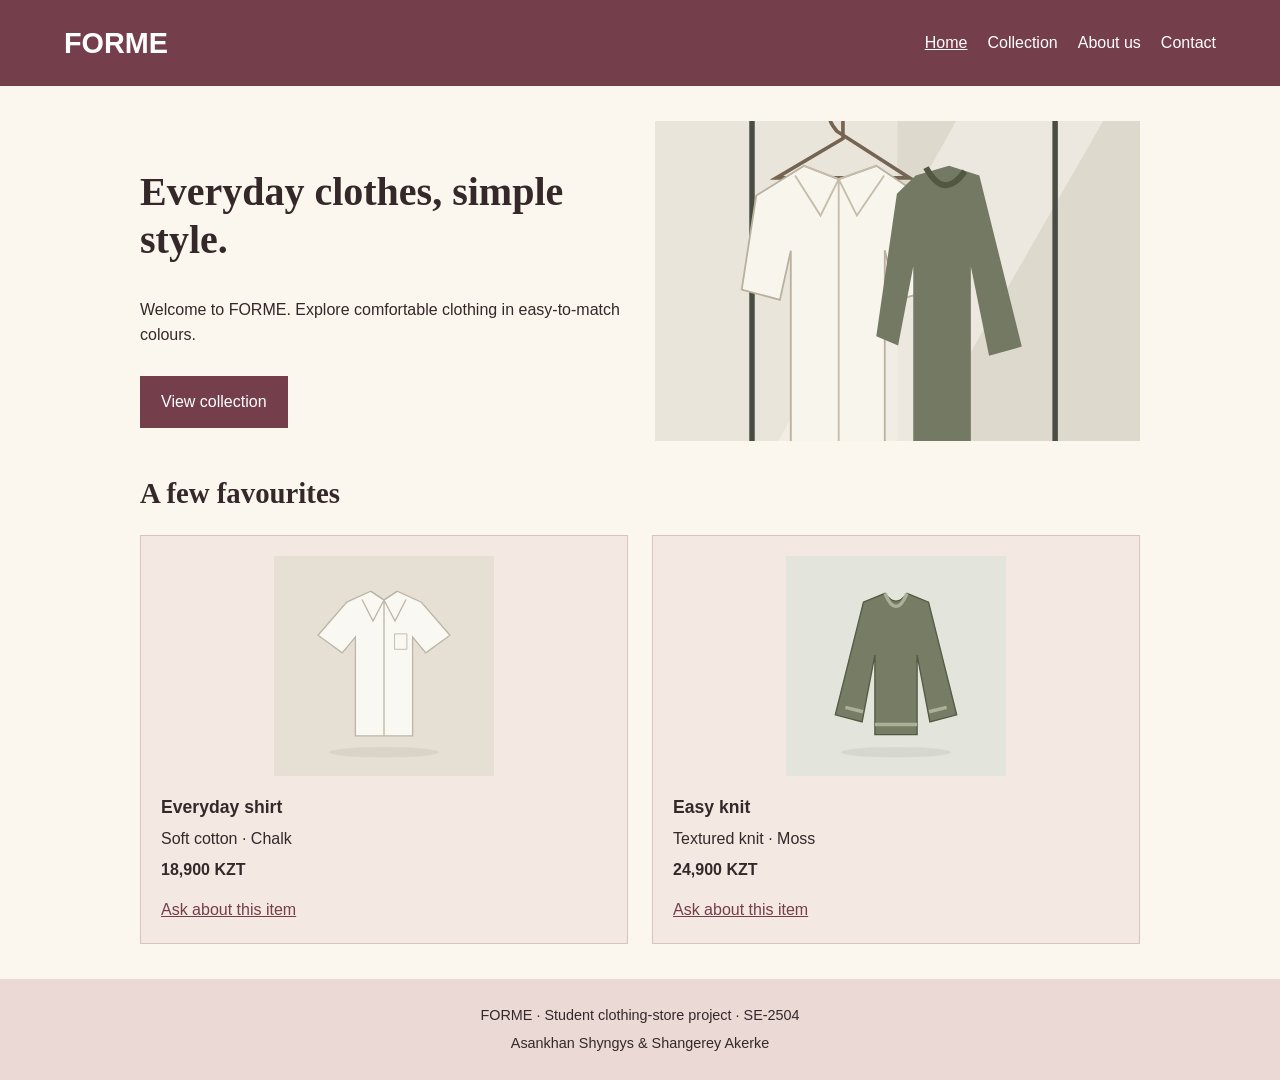
==== index.html @ 9a6d56ad "first commit" ====
<!DOCTYPE html>
<html lang="en">
<head>
  <!-- Assignment 1 | Page: Asankhan Shyngys | Team: Asankhan Shyngys and Shangerey Akerke -->
  <meta charset="UTF-8">
  <meta name="viewport" content="width=device-width, initial-scale=1.0">
  <title>Home | FORME</title>
  <link rel="stylesheet" href="css/style.css">
</head>
<body>
  <a class="skip-link" href="#main">Skip to content</a>
  <header id="main-header">
    <a class="logo" href="index.html">FORME</a>
    <nav aria-label="Main navigation">
      <a href="index.html" aria-current="page">Home</a>
      <a href="collection.html">Collection</a>
      <a href="about.html">About us</a>
      <a href="contact.html">Contact</a>
    </nav>
  </header>
  <main id="main">
    <section class="intro">
      <div>
        <h1>Everyday clothes, simple style.</h1>
        <p>Welcome to FORME. Explore comfortable clothing in easy-to-match colours.</p>
        <a class="button" href="collection.html">View collection</a>
      </div>
      <img src="images/studio.svg" alt="Clothing rail with a cream shirt and green sweater" width="800" height="900">
    </section>
    <section>
      <h2>A few favourites</h2>
      <div class="products">
      <article class="card">
        <img src="images/shirt.svg" alt="Everyday shirt in chalk" width="500" height="500">
        <h3>Everyday shirt</h3>
        <p>Soft cotton · Chalk</p>
        <p class="price">18,900 KZT</p>
        <a href="contact.html">Ask about this item</a>
      </article>
      <article class="card">
        <img src="images/knit.svg" alt="Easy knit in moss" width="500" height="500">
        <h3>Easy knit</h3>
        <p>Textured knit · Moss</p>
        <p class="price">24,900 KZT</p>
        <a href="contact.html">Ask about this item</a>
      </article>
      </div>
    </section>
  </main>
  <footer>
    <p>FORME · Student clothing-store project · SE-2504</p>
    <p>Asankhan Shyngys &amp; Shangerey Akerke</p>
  </footer>

</body>
</html>
---- css/style.css ----
/* Shared colours and basic reset (element selectors). */
* { box-sizing: border-box; }
body {
  margin: 0;
  font-family: Arial, sans-serif;
  font-size: 16px;
  line-height: 1.6;
  color: #34282a;
  background: #fbf6ee;
}
h1, h2 { font-family: Georgia, serif; line-height: 1.2; }
h1 { font-size: 2.5rem; }
h2 { font-size: 1.8rem; }
h3 { font-size: 1.1rem; }
a { color: #743e4b; text-decoration: none; }
a:hover { text-decoration: underline; }
img { max-width: 100%; height: auto; display: block; }

/* ID selector: the shared header. */
#main-header {
  background: #743e4b;
  color: white;
  padding: 20px 5%;
  display: flex;
  justify-content: space-between;
  align-items: center;
  gap: 20px;
}
.logo { color: white; font-size: 1.8rem; font-weight: bold; }
nav { display: flex; flex-wrap: wrap; gap: 20px; }
/* Descendant selector: links inside navigation. */
nav a { color: white; padding: 6px 0; }
nav a:hover, nav a[aria-current="page"] { text-decoration: underline; }
main { width: 90%; max-width: 1000px; margin: 35px auto; }
section { margin-bottom: 35px; }

/* Class selectors: reusable layouts and cards. */
.intro, .team, .contact-layout {
  display: grid;
  grid-template-columns: 1fr 1fr;
  gap: 30px;
  align-items: start;
}
.intro { align-items: center; margin-bottom: 35px; }
.intro img { width: 100%; height: 320px; object-fit: cover; }
.products { display: grid; grid-template-columns: 1fr 1fr; gap: 24px; }
.card, .panel { padding: 20px; border: 1px solid #d8c3c1; background: #f3e9e2; }
.card img { width: 100%; height: 220px; object-fit: contain; }
.card h3 { margin-bottom: 5px; }
.card p { margin: 5px 0; }
.card a { display: inline-block; margin-top: 10px; text-decoration: underline; }
.price { font-weight: bold; }
.profile-img { width: 90px; height: 90px; border-radius: 50%; object-fit: cover; }
.contact-image { width: 100%; height: 220px; object-fit: contain; background: #f3e9e2; }

/* Size table. */
.table-wrap { overflow-x: auto; }
table { width: 100%; border-collapse: collapse; }
caption { text-align: left; margin-bottom: 10px; }
table th, table td { border: 1px solid #bfa6a8; padding: 10px; text-align: left; }
thead { background: #ead9d5; }

/* Contact form and buttons. */
#contact-form { background: #f3e9e2; border: 1px solid #d8c3c1; padding: 24px; }
label { display: block; margin: 14px 0 5px; }
input, select, textarea {
  width: 100%;
  padding: 10px;
  border: 1px solid #bfa6a8;
  background: #fbf6ee;
  color: #34282a;
  font: inherit;
}
textarea { resize: vertical; }
.button {
  display: inline-block;
  background: #743e4b;
  color: white;
  border: 1px solid #743e4b;
  padding: 12px 20px;
  margin-top: 12px;
  font: inherit;
  cursor: pointer;
}
.button:hover { background: #542b35; text-decoration: none; }
.button:disabled { opacity: 0.6; cursor: not-allowed; }
:focus-visible { outline: 3px solid #a96534; outline-offset: 3px; }
#download { text-decoration: underline; }
footer { text-align: center; padding: 20px; background: #ead9d5; font-size: 0.9rem; }
footer p { margin: 5px 0; }
.skip-link { position: absolute; top: -100px; background: white; padding: 10px; }
.skip-link:focus { top: 5px; left: 5px; }

/* One breakpoint keeps the phone layout simple. */
@media (max-width: 650px) {
  #main-header { flex-direction: column; align-items: flex-start; }
  nav { gap: 16px; }
  .intro, .team, .contact-layout, .products { grid-template-columns: 1fr; }
  h1 { font-size: 2rem; }
  .intro img { height: 280px; }
  table th, table td { padding: 7px; }
}
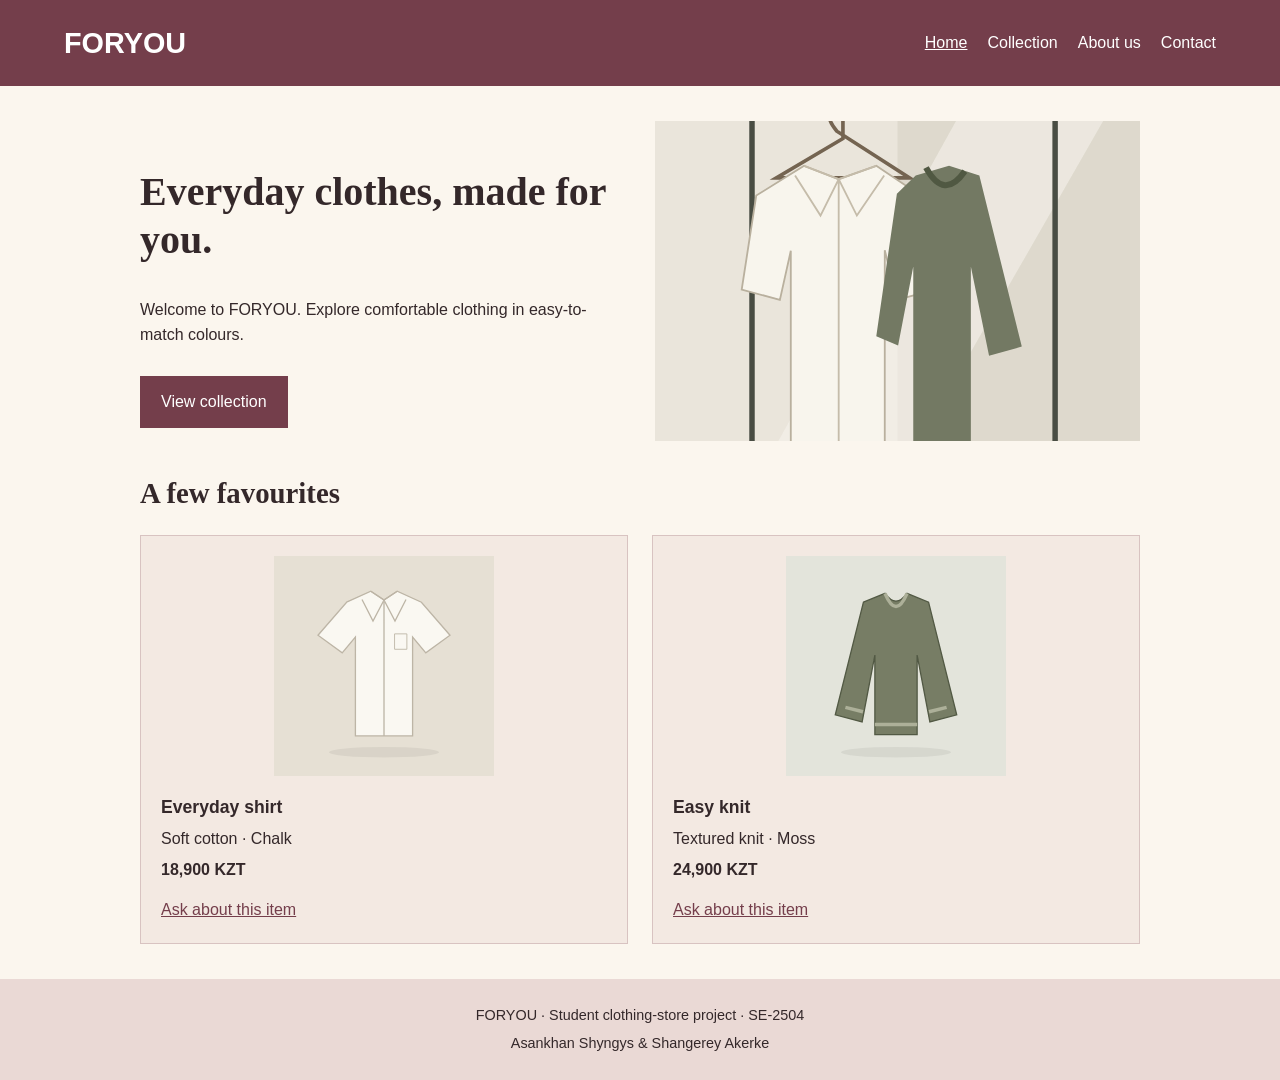
==== commit e83c746d: "update brand and page content" ====
--- a/index.html
+++ b/index.html
@@ -4,13 +4,13 @@
   <!-- Assignment 1 | Page: Asankhan Shyngys | Team: Asankhan Shyngys and Shangerey Akerke -->
   <meta charset="UTF-8">
   <meta name="viewport" content="width=device-width, initial-scale=1.0">
-  <title>Home | FORME</title>
+  <title>Home | FORYOU</title>
   <link rel="stylesheet" href="css/style.css">
 </head>
 <body>
   <a class="skip-link" href="#main">Skip to content</a>
   <header id="main-header">
-    <a class="logo" href="index.html">FORME</a>
+    <a class="logo" href="index.html">FORYOU</a>
     <nav aria-label="Main navigation">
       <a href="index.html" aria-current="page">Home</a>
       <a href="collection.html">Collection</a>
@@ -21,8 +21,8 @@
   <main id="main">
     <section class="intro">
       <div>
-        <h1>Everyday clothes, simple style.</h1>
-        <p>Welcome to FORME. Explore comfortable clothing in easy-to-match colours.</p>
+        <h1>Everyday clothes, made for you.</h1>
+        <p>Welcome to FORYOU. Explore comfortable clothing in easy-to-match colours.</p>
         <a class="button" href="collection.html">View collection</a>
       </div>
       <img src="images/studio.svg" alt="Clothing rail with a cream shirt and green sweater" width="800" height="900">
@@ -48,7 +48,7 @@
     </section>
   </main>
   <footer>
-    <p>FORME · Student clothing-store project · SE-2504</p>
+    <p>FORYOU · Student clothing-store project · SE-2504</p>
     <p>Asankhan Shyngys &amp; Shangerey Akerke</p>
   </footer>
 
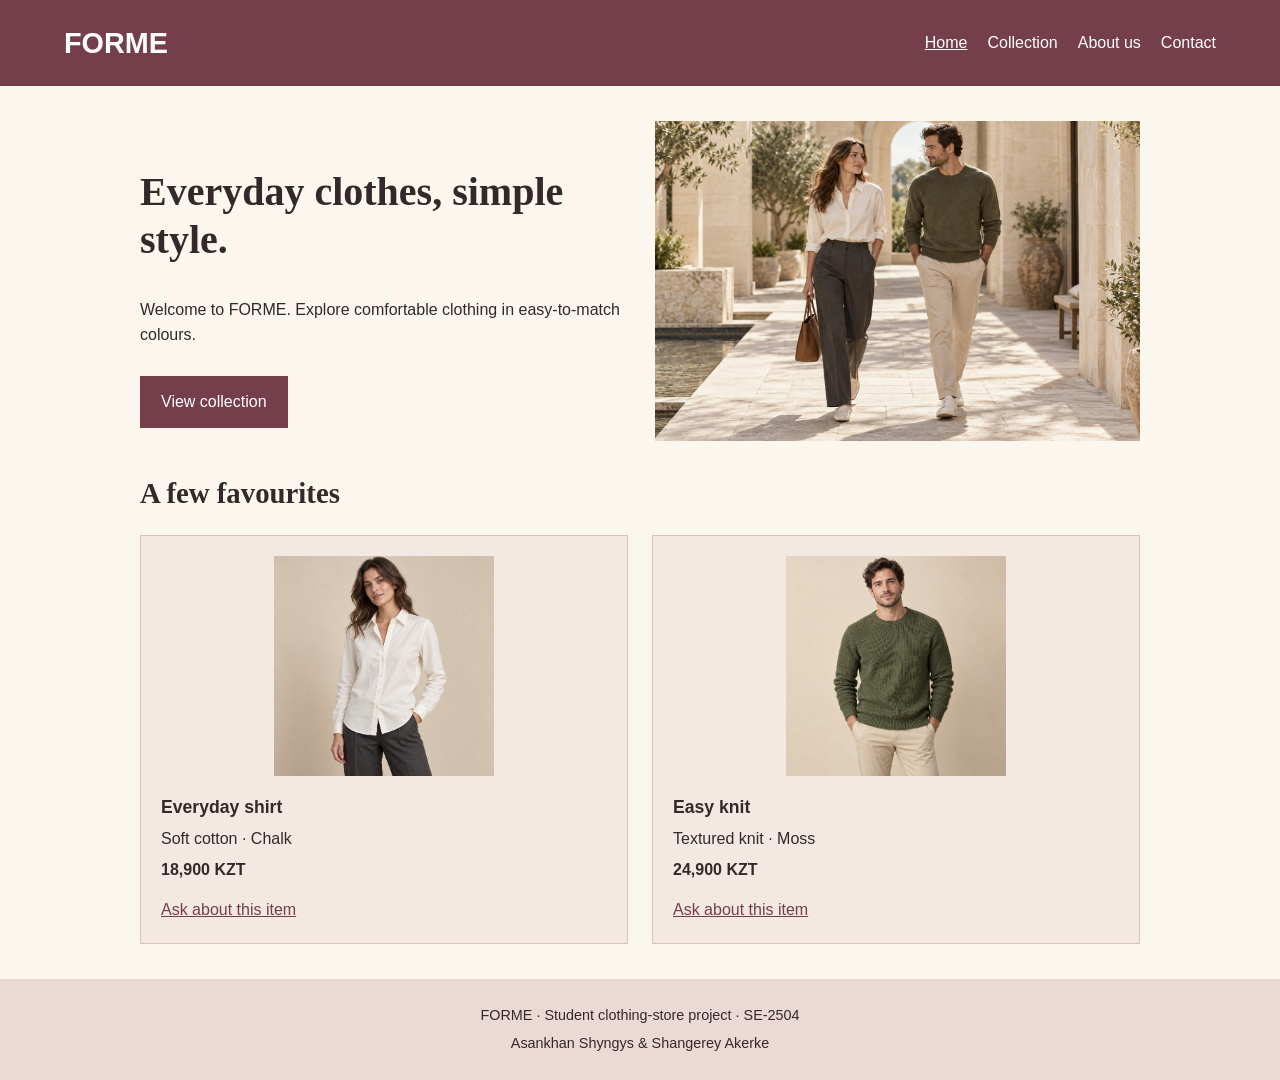
==== commit 32dfe85f: "Image changes" ====
--- a/index.html
+++ b/index.html
@@ -4,13 +4,13 @@
   <!-- Assignment 1 | Page: Asankhan Shyngys | Team: Asankhan Shyngys and Shangerey Akerke -->
   <meta charset="UTF-8">
   <meta name="viewport" content="width=device-width, initial-scale=1.0">
-  <title>Home | FORYOU</title>
+  <title>Home | FORME</title>
   <link rel="stylesheet" href="css/style.css">
 </head>
 <body>
   <a class="skip-link" href="#main">Skip to content</a>
   <header id="main-header">
-    <a class="logo" href="index.html">FORYOU</a>
+    <a class="logo" href="index.html">FORME</a>
     <nav aria-label="Main navigation">
       <a href="index.html" aria-current="page">Home</a>
       <a href="collection.html">Collection</a>
@@ -21,24 +21,24 @@
   <main id="main">
     <section class="intro">
       <div>
-        <h1>Everyday clothes, made for you.</h1>
-        <p>Welcome to FORYOU. Explore comfortable clothing in easy-to-match colours.</p>
+        <h1>Everyday clothes, simple style.</h1>
+        <p>Welcome to FORME. Explore comfortable clothing in easy-to-match colours.</p>
         <a class="button" href="collection.html">View collection</a>
       </div>
-      <img src="images/studio.svg" alt="Clothing rail with a cream shirt and green sweater" width="800" height="900">
+      <img src="images/studio.png" alt="Clothing rail with a cream shirt and green sweater" width="800" height="900">
     </section>
     <section>
       <h2>A few favourites</h2>
       <div class="products">
       <article class="card">
-        <img src="images/shirt.svg" alt="Everyday shirt in chalk" width="500" height="500">
+        <img src="images/shirt.png" alt="Everyday shirt in chalk" width="500" height="500">
         <h3>Everyday shirt</h3>
         <p>Soft cotton · Chalk</p>
         <p class="price">18,900 KZT</p>
         <a href="contact.html">Ask about this item</a>
       </article>
       <article class="card">
-        <img src="images/knit.svg" alt="Easy knit in moss" width="500" height="500">
+        <img src="images/knit.png" alt="Easy knit in moss" width="500" height="500">
         <h3>Easy knit</h3>
         <p>Textured knit · Moss</p>
         <p class="price">24,900 KZT</p>
@@ -48,7 +48,7 @@
     </section>
   </main>
   <footer>
-    <p>FORYOU · Student clothing-store project · SE-2504</p>
+    <p>FORME · Student clothing-store project · SE-2504</p>
     <p>Asankhan Shyngys &amp; Shangerey Akerke</p>
   </footer>
 
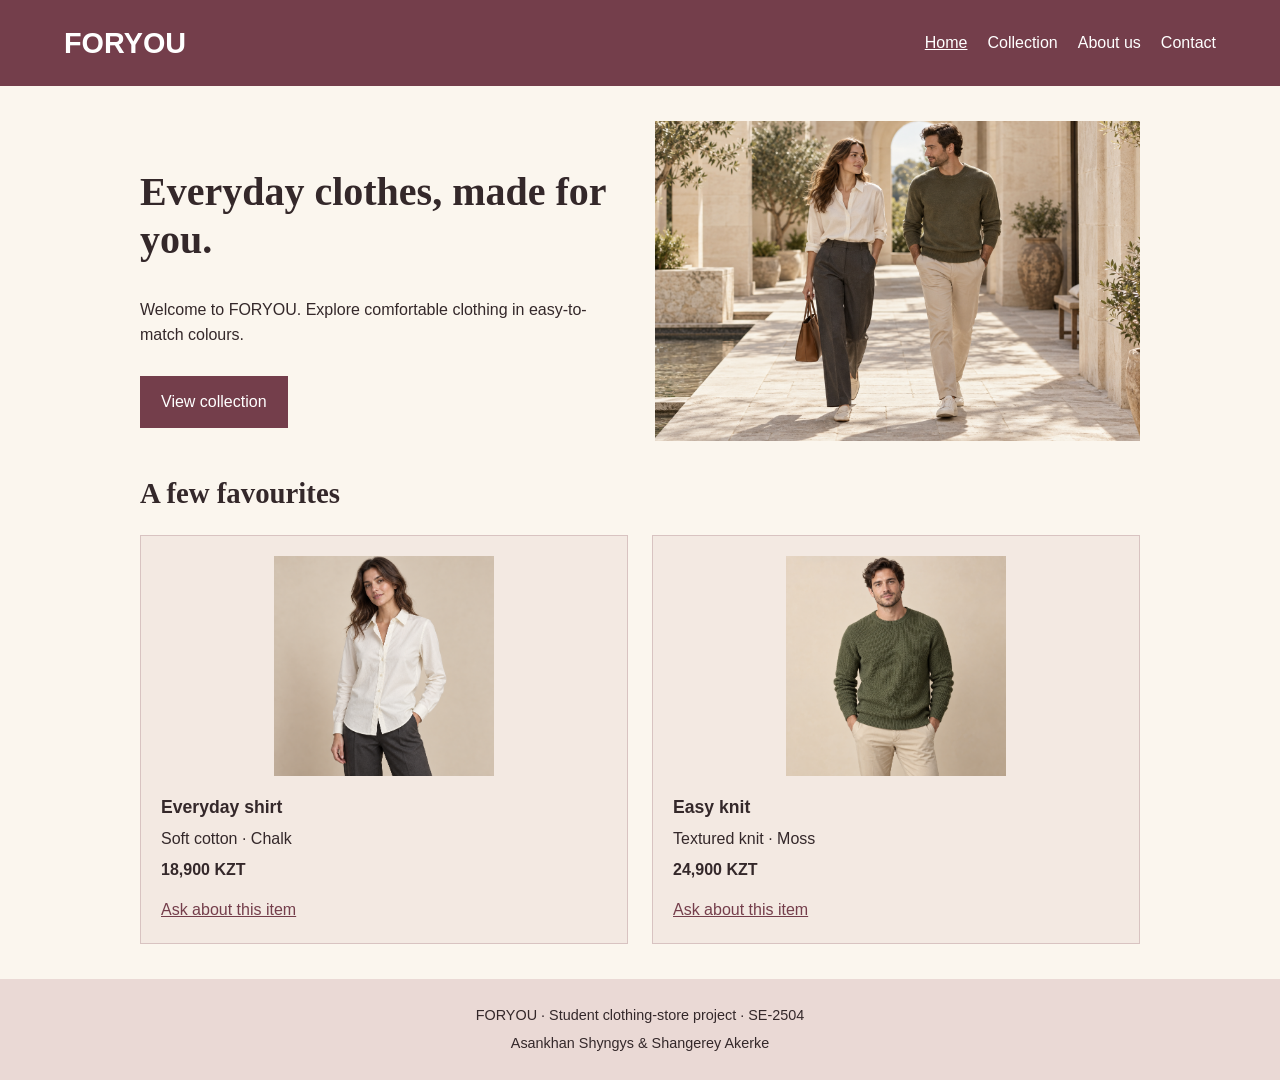
==== commit 623e5bc6: "Merge remote-tracking branch 'origin/main'" ====
--- a/index.html
+++ b/index.html
@@ -4,13 +4,13 @@
   <!-- Assignment 1 | Page: Asankhan Shyngys | Team: Asankhan Shyngys and Shangerey Akerke -->
   <meta charset="UTF-8">
   <meta name="viewport" content="width=device-width, initial-scale=1.0">
-  <title>Home | FORME</title>
+  <title>Home | FORYOU</title>
   <link rel="stylesheet" href="css/style.css">
 </head>
 <body>
   <a class="skip-link" href="#main">Skip to content</a>
   <header id="main-header">
-    <a class="logo" href="index.html">FORME</a>
+    <a class="logo" href="index.html">FORYOU</a>
     <nav aria-label="Main navigation">
       <a href="index.html" aria-current="page">Home</a>
       <a href="collection.html">Collection</a>
@@ -21,8 +21,8 @@
   <main id="main">
     <section class="intro">
       <div>
-        <h1>Everyday clothes, simple style.</h1>
-        <p>Welcome to FORME. Explore comfortable clothing in easy-to-match colours.</p>
+        <h1>Everyday clothes, made for you.</h1>
+        <p>Welcome to FORYOU. Explore comfortable clothing in easy-to-match colours.</p>
         <a class="button" href="collection.html">View collection</a>
       </div>
       <img src="images/studio.png" alt="Clothing rail with a cream shirt and green sweater" width="800" height="900">
@@ -48,7 +48,7 @@
     </section>
   </main>
   <footer>
-    <p>FORME · Student clothing-store project · SE-2504</p>
+    <p>FORYOU · Student clothing-store project · SE-2504</p>
     <p>Asankhan Shyngys &amp; Shangerey Akerke</p>
   </footer>
 
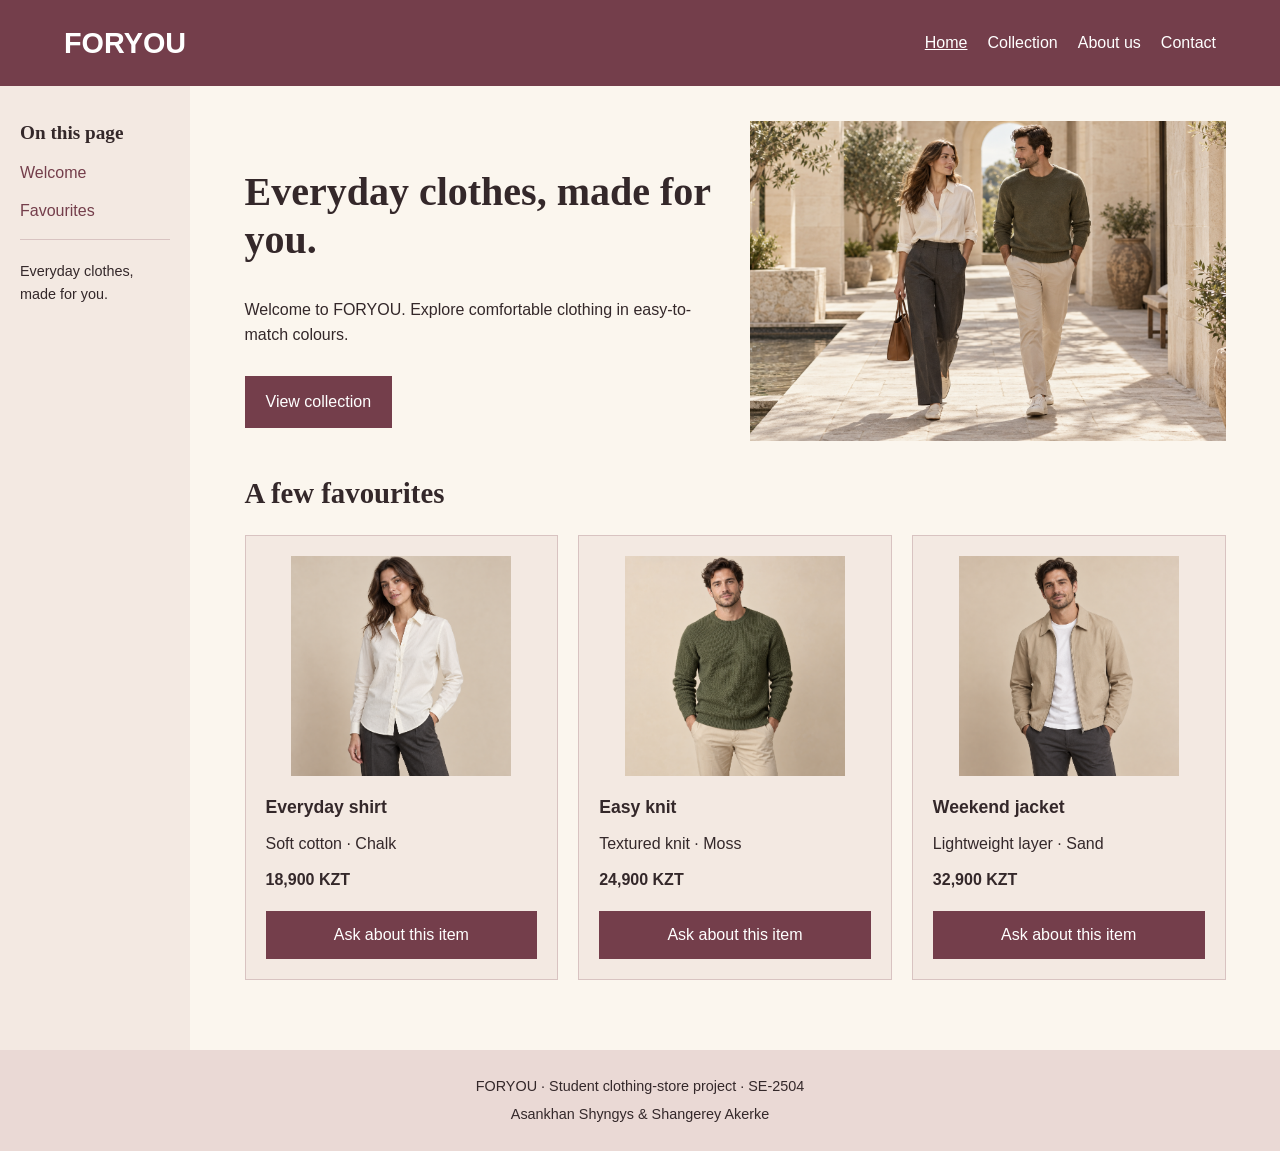
==== commit 50beca17: "Update project for Assignment 2: restructure HTML files, enhance CSS layout, and refine content" ====
--- a/index.html
+++ b/index.html
@@ -1,13 +1,13 @@
 <!DOCTYPE html>
 <html lang="en">
 <head>
-  <!-- Assignment 1 | Page: Asankhan Shyngys | Team: Asankhan Shyngys and Shangerey Akerke -->
+  <!-- Assignment 2 | Page: Asankhan Shyngys | Team: Asankhan Shyngys and Shangerey Akerke -->
   <meta charset="UTF-8">
   <meta name="viewport" content="width=device-width, initial-scale=1.0">
   <title>Home | FORYOU</title>
   <link rel="stylesheet" href="css/style.css">
 </head>
-<body>
+<body class="page-layout">
   <a class="skip-link" href="#main">Skip to content</a>
   <header id="main-header">
     <a class="logo" href="index.html">FORYOU</a>
@@ -18,16 +18,26 @@
       <a href="contact.html">Contact</a>
     </nav>
   </header>
+
+  <!-- Named sidebar area; links jump to sections on this page. -->
+  <aside class="sidebar" aria-label="On this page">
+    <h2>On this page</h2>
+    <ul>
+      <li><a href="#welcome">Welcome</a></li>
+      <li><a href="#favourites">Favourites</a></li>
+    </ul>
+    <p>Everyday clothes,<br>made for you.</p>
+  </aside>
   <main id="main">
-    <section class="intro">
+    <section class="intro" id="welcome">
       <div>
         <h1>Everyday clothes, made for you.</h1>
         <p>Welcome to FORYOU. Explore comfortable clothing in easy-to-match colours.</p>
         <a class="button" href="collection.html">View collection</a>
       </div>
-      <img src="images/studio.png" alt="Clothing rail with a cream shirt and green sweater" width="800" height="900">
+      <img src="images/studio.png" alt="Two models wearing neutral everyday outfits" width="800" height="900">
     </section>
-    <section>
+    <section id="favourites">
       <h2>A few favourites</h2>
       <div class="products">
       <article class="card">
@@ -35,14 +45,27 @@
         <h3>Everyday shirt</h3>
         <p>Soft cotton · Chalk</p>
         <p class="price">18,900 KZT</p>
-        <a href="contact.html">Ask about this item</a>
+        <form class="card-action" action="contact.html" method="get">
+          <button class="button" type="submit">Ask about this item</button>
+        </form>
       </article>
       <article class="card">
         <img src="images/knit.png" alt="Easy knit in moss" width="500" height="500">
         <h3>Easy knit</h3>
         <p>Textured knit · Moss</p>
         <p class="price">24,900 KZT</p>
-        <a href="contact.html">Ask about this item</a>
+        <form class="card-action" action="contact.html" method="get">
+          <button class="button" type="submit">Ask about this item</button>
+        </form>
+      </article>
+      <article class="card">
+        <img src="images/jacket.png" alt="Model wearing the sand-coloured jacket" width="500" height="500">
+        <h3>Weekend jacket</h3>
+        <p>Lightweight layer · Sand</p>
+        <p class="price">32,900 KZT</p>
+        <form class="card-action" action="contact.html" method="get">
+          <button class="button" type="submit">Ask about this item</button>
+        </form>
       </article>
       </div>
     </section>
--- a/css/style.css
+++ b/css/style.css
@@ -31,11 +31,29 @@
 /* Descendant selector: links inside navigation. */
 nav a { color: white; padding: 6px 0; }
 nav a:hover, nav a[aria-current="page"] { text-decoration: underline; }
-main { width: 90%; max-width: 1000px; margin: 35px auto; }
+/* Task 3: the page is a Grid; the header and footer span both columns. */
+.page-layout {
+  min-height: 100vh;
+  display: grid;
+  grid-template-columns: 190px minmax(0, 1fr);
+  grid-template-rows: auto 1fr auto;
+  grid-template-areas:
+    "header header"
+    "sidebar main"
+    "footer footer";
+}
+#main-header { grid-area: header; }
+.sidebar { grid-area: sidebar; padding: 35px 20px; background: #f3e9e2; }
+.sidebar h2 { font-size: 1.2rem; margin-top: 0; }
+.sidebar ul { list-style: none; padding: 0; }
+.sidebar li { margin-bottom: 12px; }
+.sidebar p { border-top: 1px solid #d8c3c1; padding-top: 20px; font-size: 0.9rem; }
+main { grid-area: main; min-width: 0; width: 90%; max-width: 1100px; margin: 35px auto; }
+footer { grid-area: footer; }
 section { margin-bottom: 35px; }
 
 /* Class selectors: reusable layouts and cards. */
-.intro, .team, .contact-layout {
+.intro, .contact-layout {
   display: grid;
   grid-template-columns: 1fr 1fr;
   gap: 30px;
@@ -43,7 +61,23 @@
 }
 .intro { align-items: center; margin-bottom: 35px; }
 .intro img { width: 100%; height: 320px; object-fit: cover; }
-.products { display: grid; grid-template-columns: 1fr 1fr; gap: 24px; }
+/* Task 2: stretch makes cards in each row equal height. */
+.products { display: flex; flex-wrap: wrap; align-items: stretch; gap: 20px; }
+.card { flex: 1 1 0; min-width: 0; display: flex; flex-direction: column; transition: transform 0.2s, box-shadow 0.2s; }
+.card:hover, .card:focus-within { transform: translateY(-4px); box-shadow: 0 6px 16px #34282a22; }
+.card-action { margin-top: auto; padding-top: 14px; }
+.card-action .button { width: 100%; margin-top: 0; padding: 10px; }
+/* Akerke: Flexbox also arranges the team panels and contact fields. */
+.team { display: flex; flex-wrap: wrap; gap: 24px; }
+.team .panel { flex: 1 1 260px; min-width: 0; display: flex; flex-direction: column; align-items: flex-start; }
+.form-row { display: flex; flex-wrap: wrap; gap: 16px; }
+.form-field { flex: 1 1 160px; min-width: 0; }
+/* Task 4: nine images, equal columns and rows, and overlay captions. */
+.gallery { display: grid; grid-template-columns: repeat(3, minmax(0, 1fr)); grid-auto-rows: 240px; gap: 20px; }
+.gallery-item { position: relative; margin: 0; overflow: hidden; background: #f3e9e2; }
+.gallery-item img { width: 100%; height: 100%; object-fit: cover; }
+.gallery-item figcaption { position: absolute; bottom: 0; left: 0; right: 0; padding: 12px; background: #542b35ed; color: white; opacity: 0; transition: opacity 0.2s; }
+.gallery-item:hover figcaption, .gallery-item:focus figcaption { opacity: 1; }
 .card, .panel { padding: 20px; border: 1px solid #d8c3c1; background: #f3e9e2; }
 .card img { width: 100%; height: 220px; object-fit: contain; }
 .card h3 { margin-bottom: 5px; }
@@ -85,17 +119,36 @@
 .button:hover { background: #542b35; text-decoration: none; }
 .button:disabled { opacity: 0.6; cursor: not-allowed; }
 :focus-visible { outline: 3px solid #a96534; outline-offset: 3px; }
-#download { text-decoration: underline; }
 footer { text-align: center; padding: 20px; background: #ead9d5; font-size: 0.9rem; }
 footer p { margin: 5px 0; }
 .skip-link { position: absolute; top: -100px; background: white; padding: 10px; }
 .skip-link:focus { top: 5px; left: 5px; }
 
-/* One breakpoint keeps the phone layout simple. */
+/* Tablet: wrap products into pairs and reduce the gallery to two columns. */
+@media (min-width: 651px) and (max-width: 1100px) {
+  .card { flex: 1 1 calc(50% - 20px); }
+  .gallery { grid-template-columns: repeat(2, minmax(0, 1fr)); }
+  .intro, .contact-layout { grid-template-columns: 1fr; }
+}
+/* Touch users can read captions without hovering. */
+@media (hover: none) { .gallery-item figcaption { opacity: 1; } }
+@media (prefers-reduced-motion: reduce) {
+  .card, .gallery-item figcaption { transition: none; }
+  .card:hover, .card:focus-within { transform: none; }
+}
+/* Phone: stack the named areas and main content. */
 @media (max-width: 650px) {
   #main-header { flex-direction: column; align-items: flex-start; }
   nav { gap: 16px; }
-  .intro, .team, .contact-layout, .products { grid-template-columns: 1fr; }
+  .page-layout { grid-template-columns: minmax(0, 1fr); grid-template-rows: auto auto 1fr auto; grid-template-areas: "header" "sidebar" "main" "footer"; }
+  .sidebar { padding: 16px 5%; }
+  .sidebar ul { display: flex; flex-wrap: wrap; gap: 16px; margin: 0; }
+  .sidebar li { margin: 0; }
+  .sidebar p { display: none; }
+  .intro, .contact-layout { grid-template-columns: 1fr; }
+  .products { flex-direction: column; }
+  .card { flex-basis: auto; }
+  .gallery { grid-template-columns: 1fr; grid-auto-rows: 280px; }
   h1 { font-size: 2rem; }
   .intro img { height: 280px; }
   table th, table td { padding: 7px; }
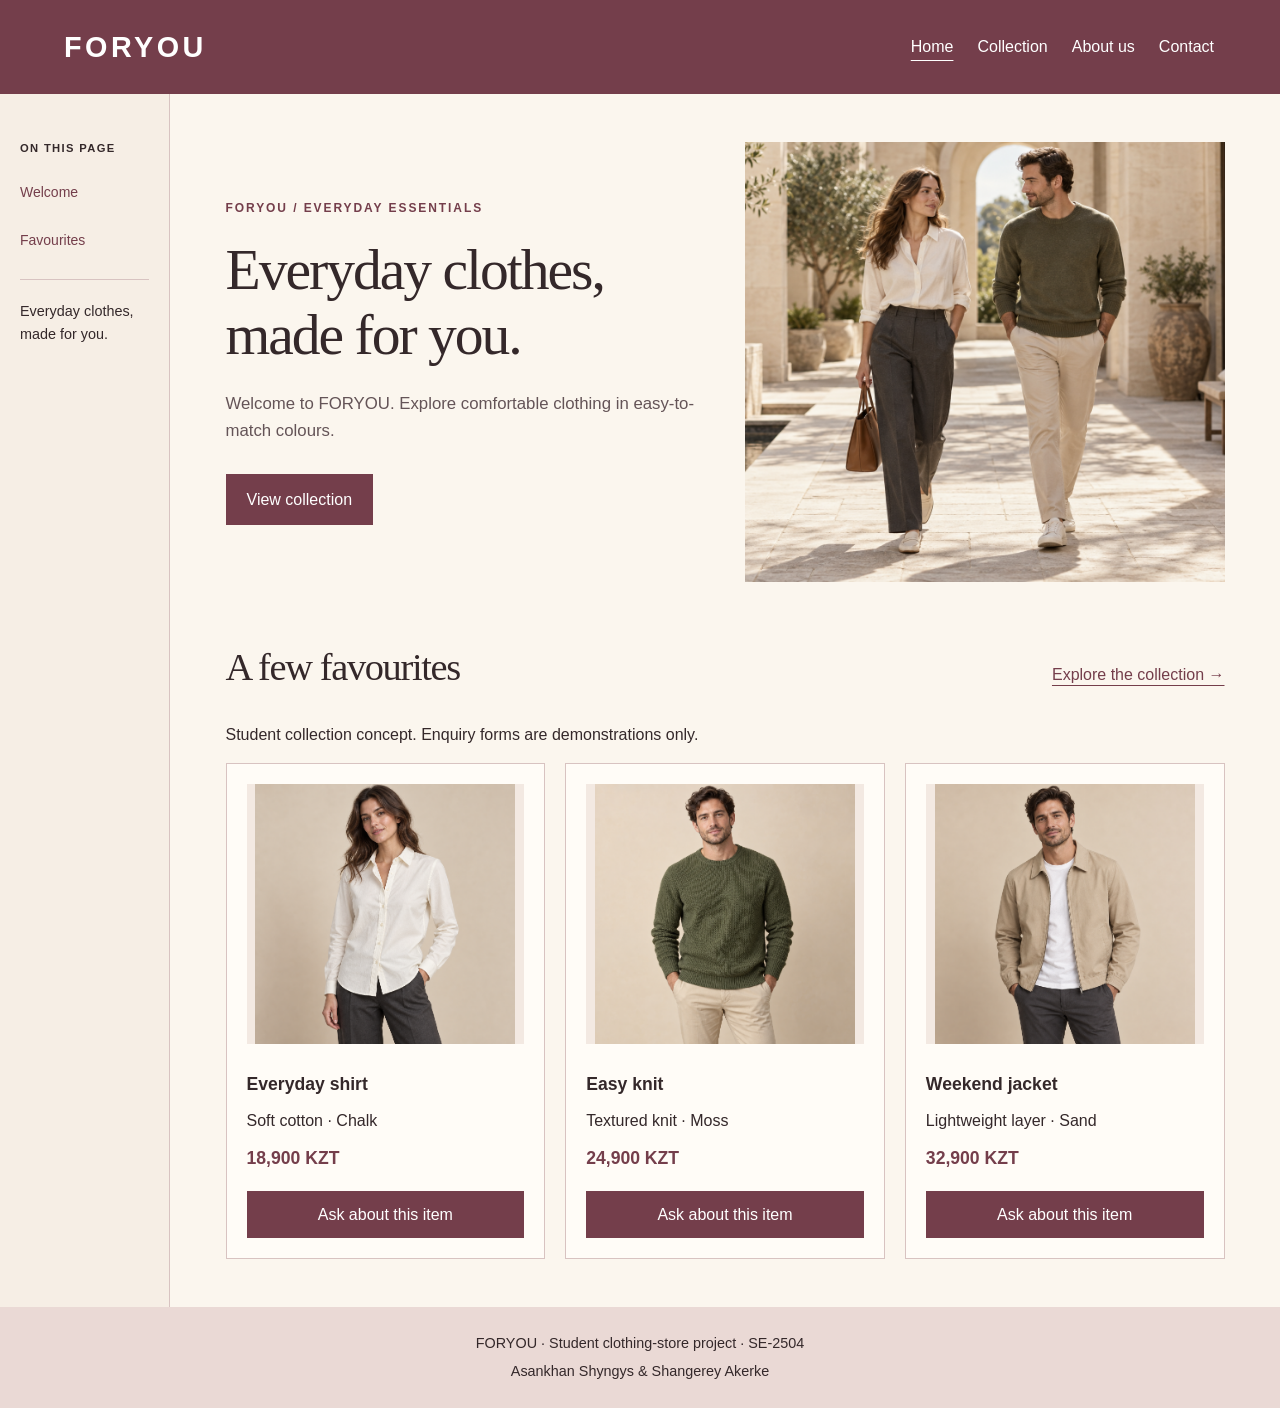
==== commit 5b53048d: "Updates" ====
--- a/index.html
+++ b/index.html
@@ -31,6 +31,7 @@
   <main id="main">
     <section class="intro" id="welcome">
       <div>
+        <p class="eyebrow">FORYOU / Everyday essentials</p>
         <h1>Everyday clothes, made for you.</h1>
         <p>Welcome to FORYOU. Explore comfortable clothing in easy-to-match colours.</p>
         <a class="button" href="collection.html">View collection</a>
@@ -38,7 +39,11 @@
       <img src="images/studio.png" alt="Two models wearing neutral everyday outfits" width="800" height="900">
     </section>
     <section id="favourites">
-      <h2>A few favourites</h2>
+      <div class="section-heading">
+        <h2>A few favourites</h2>
+        <a class="text-link" href="collection.html">Explore the collection &rarr;</a>
+      </div>
+      <p>Student collection concept. Enquiry forms are demonstrations only.</p>
       <div class="products">
       <article class="card">
         <img src="images/shirt.png" alt="Everyday shirt in chalk" width="500" height="500">
--- a/css/style.css
+++ b/css/style.css
@@ -1,5 +1,7 @@
 /* Shared colours and basic reset (element selectors). */
+:root { --cream: #fbf6ee; --paper: #fffcf7; --ink: #34282a; --burgundy: #743e4b; --line: #d8c3c1; }
 * { box-sizing: border-box; }
+html { scroll-padding-top: 24px; }
 body {
   margin: 0;
   font-family: Arial, sans-serif;
@@ -8,10 +10,16 @@
   color: #34282a;
   background: #fbf6ee;
 }
-h1, h2 { font-family: Georgia, serif; line-height: 1.2; }
-h1 { font-size: 2.5rem; }
-h2 { font-size: 1.8rem; }
+h1, h2 { font-family: Georgia, serif; font-weight: 400; line-height: 1.12; letter-spacing: -0.035em; }
+h1 { font-size: clamp(2.6rem, 4.5vw, 4.5rem); margin: 0 0 24px; max-width: 16ch; text-wrap: balance; }
+h2 { font-size: clamp(1.8rem, 3vw, 2.5rem); margin: 0 0 24px; }
 h3 { font-size: 1.1rem; }
+p { max-width: 65ch; }
+.eyebrow { color: var(--burgundy); font-size: 0.75rem; font-weight: 700; letter-spacing: 0.16em; text-transform: uppercase; margin: 0 0 20px; }
+.section-heading { display: flex; justify-content: space-between; align-items: baseline; gap: 16px; flex-wrap: wrap; margin-bottom: 24px; }
+.section-heading h2 { margin: 0; }
+.text-link { text-decoration: underline; text-underline-offset: 5px; padding: 10px 0; }
+.demo-note { padding: 16px 20px; border-left: 3px solid var(--burgundy); background: #f3e9e2; margin: 0 0 32px; }
 a { color: #743e4b; text-decoration: none; }
 a:hover { text-decoration: underline; }
 img { max-width: 100%; height: auto; display: block; }
@@ -20,22 +28,23 @@
 #main-header {
   background: #743e4b;
   color: white;
-  padding: 20px 5%;
+  padding: 24px 5%;
   display: flex;
   justify-content: space-between;
   align-items: center;
   gap: 20px;
 }
-.logo { color: white; font-size: 1.8rem; font-weight: bold; }
+.logo { color: white; font-size: 1.8rem; font-weight: bold; letter-spacing: 0.12em; }
+.logo:hover { text-decoration: none; }
 nav { display: flex; flex-wrap: wrap; gap: 20px; }
 /* Descendant selector: links inside navigation. */
-nav a { color: white; padding: 6px 0; }
+nav a { color: white; padding: 10px 2px; min-height: 44px; text-underline-offset: 8px; text-decoration-thickness: 2px; }
 nav a:hover, nav a[aria-current="page"] { text-decoration: underline; }
 /* Task 3: the page is a Grid; the header and footer span both columns. */
 .page-layout {
   min-height: 100vh;
   display: grid;
-  grid-template-columns: 190px minmax(0, 1fr);
+  grid-template-columns: 170px minmax(0, 1fr);
   grid-template-rows: auto 1fr auto;
   grid-template-areas:
     "header header"
@@ -43,24 +52,28 @@
     "footer footer";
 }
 #main-header { grid-area: header; }
-.sidebar { grid-area: sidebar; padding: 35px 20px; background: #f3e9e2; }
-.sidebar h2 { font-size: 1.2rem; margin-top: 0; }
+.sidebar { grid-area: sidebar; padding: 48px 20px; border-right: 1px solid var(--line); background: #f6eee5; }
+.sidebar h2 { font-family: Arial, sans-serif; font-size: 0.7rem; font-weight: 700; letter-spacing: 0.12em; text-transform: uppercase; margin: 0 0 16px; }
+.sidebar a { display: inline-block; min-height: 44px; padding: 10px 0; font-size: 0.875rem; }
 .sidebar ul { list-style: none; padding: 0; }
-.sidebar li { margin-bottom: 12px; }
+.sidebar li { margin-bottom: 4px; }
 .sidebar p { border-top: 1px solid #d8c3c1; padding-top: 20px; font-size: 0.9rem; }
-main { grid-area: main; min-width: 0; width: 90%; max-width: 1100px; margin: 35px auto; }
+main { grid-area: main; min-width: 0; width: 90%; max-width: 1100px; margin: 48px auto; }
 footer { grid-area: footer; }
-section { margin-bottom: 35px; }
+section { margin-bottom: 64px; }
+main > section:last-child { margin-bottom: 0; }
 
 /* Class selectors: reusable layouts and cards. */
 .intro, .contact-layout {
   display: grid;
   grid-template-columns: 1fr 1fr;
-  gap: 30px;
+  gap: 40px;
   align-items: start;
 }
-.intro { align-items: center; margin-bottom: 35px; }
-.intro img { width: 100%; height: 320px; object-fit: cover; }
+.intro { align-items: center; margin-bottom: 64px; }
+.intro > div, .contact-layout > * { min-width: 0; }
+.intro p:not(.eyebrow) { color: #645457; font-size: 1.05rem; }
+.intro img { width: 100%; height: 440px; object-fit: cover; }
 /* Task 2: stretch makes cards in each row equal height. */
 .products { display: flex; flex-wrap: wrap; align-items: stretch; gap: 20px; }
 .card { flex: 1 1 0; min-width: 0; display: flex; flex-direction: column; transition: transform 0.2s, box-shadow 0.2s; }
@@ -77,15 +90,17 @@
 .gallery-item { position: relative; margin: 0; overflow: hidden; background: #f3e9e2; }
 .gallery-item img { width: 100%; height: 100%; object-fit: cover; }
 .gallery-item figcaption { position: absolute; bottom: 0; left: 0; right: 0; padding: 12px; background: #542b35ed; color: white; opacity: 0; transition: opacity 0.2s; }
+.gallery-item:last-child {grid-column: 1 / -1;}
 .gallery-item:hover figcaption, .gallery-item:focus figcaption { opacity: 1; }
-.card, .panel { padding: 20px; border: 1px solid #d8c3c1; background: #f3e9e2; }
-.card img { width: 100%; height: 220px; object-fit: contain; }
+.card, .panel { padding: 20px; border: 1px solid var(--line); background: var(--paper); }
+.panel { padding: 28px; }
+.card img { width: 100%; height: 260px; object-fit: contain; background: #f3e9e2; margin-bottom: 8px; }
 .card h3 { margin-bottom: 5px; }
 .card p { margin: 5px 0; }
 .card a { display: inline-block; margin-top: 10px; text-decoration: underline; }
-.price { font-weight: bold; }
+.price { font-weight: bold; font-size: 1.1rem; color: var(--burgundy); }
 .profile-img { width: 90px; height: 90px; border-radius: 50%; object-fit: cover; }
-.contact-image { width: 100%; height: 220px; object-fit: contain; background: #f3e9e2; }
+.contact-image { width: 100%; height: 300px; object-fit: cover; background: #f3e9e2; margin-bottom: 28px; }
 
 /* Size table. */
 .table-wrap { overflow-x: auto; }
@@ -95,7 +110,9 @@
 thead { background: #ead9d5; }
 
 /* Contact form and buttons. */
-#contact-form { background: #f3e9e2; border: 1px solid #d8c3c1; padding: 24px; }
+#contact-form { background: var(--paper); border: 1px solid var(--line); padding: 32px; }
+#contact-form h2 { font-size: 1.8rem; margin-bottom: 16px; }
+#contact-form .demo-note { font-size: 0.875rem; margin-bottom: 20px; }
 label { display: block; margin: 14px 0 5px; }
 input, select, textarea {
   width: 100%;
@@ -116,12 +133,13 @@
   font: inherit;
   cursor: pointer;
 }
+.button { min-height: 44px; text-align: center; transition: background-color 0.2s; }
 .button:hover { background: #542b35; text-decoration: none; }
-.button:disabled { opacity: 0.6; cursor: not-allowed; }
+.button:disabled { background: #ead9d5; border-color: #bfa6a8; color: #645457; cursor: not-allowed; }
 :focus-visible { outline: 3px solid #a96534; outline-offset: 3px; }
 footer { text-align: center; padding: 20px; background: #ead9d5; font-size: 0.9rem; }
-footer p { margin: 5px 0; }
-.skip-link { position: absolute; top: -100px; background: white; padding: 10px; }
+footer p { margin: 5px auto; }
+.skip-link { z-index: 10; position: absolute; top: -100px; background: white; padding: 10px; }
 .skip-link:focus { top: 5px; left: 5px; }
 
 /* Tablet: wrap products into pairs and reduce the gallery to two columns. */
@@ -133,13 +151,18 @@
 /* Touch users can read captions without hovering. */
 @media (hover: none) { .gallery-item figcaption { opacity: 1; } }
 @media (prefers-reduced-motion: reduce) {
-  .card, .gallery-item figcaption { transition: none; }
+  .card, .gallery-item figcaption, .button { transition: none; }
   .card:hover, .card:focus-within { transform: none; }
 }
 /* Phone: stack the named areas and main content. */
 @media (max-width: 650px) {
   #main-header { flex-direction: column; align-items: flex-start; }
-  nav { gap: 16px; }
+  nav { gap: 12px; width: 100%; }
+  nav a { font-size: 0.875rem; }
+  main { margin: 32px auto; }
+  section, .intro { margin-bottom: 40px; }
+  .intro, .contact-layout { gap: 24px; }
+  #contact-form { padding: 20px; }
   .page-layout { grid-template-columns: minmax(0, 1fr); grid-template-rows: auto auto 1fr auto; grid-template-areas: "header" "sidebar" "main" "footer"; }
   .sidebar { padding: 16px 5%; }
   .sidebar ul { display: flex; flex-wrap: wrap; gap: 16px; margin: 0; }
@@ -149,7 +172,7 @@
   .products { flex-direction: column; }
   .card { flex-basis: auto; }
   .gallery { grid-template-columns: 1fr; grid-auto-rows: 280px; }
-  h1 { font-size: 2rem; }
+  h1 { font-size: 2.75rem; }
   .intro img { height: 280px; }
   table th, table td { padding: 7px; }
 }
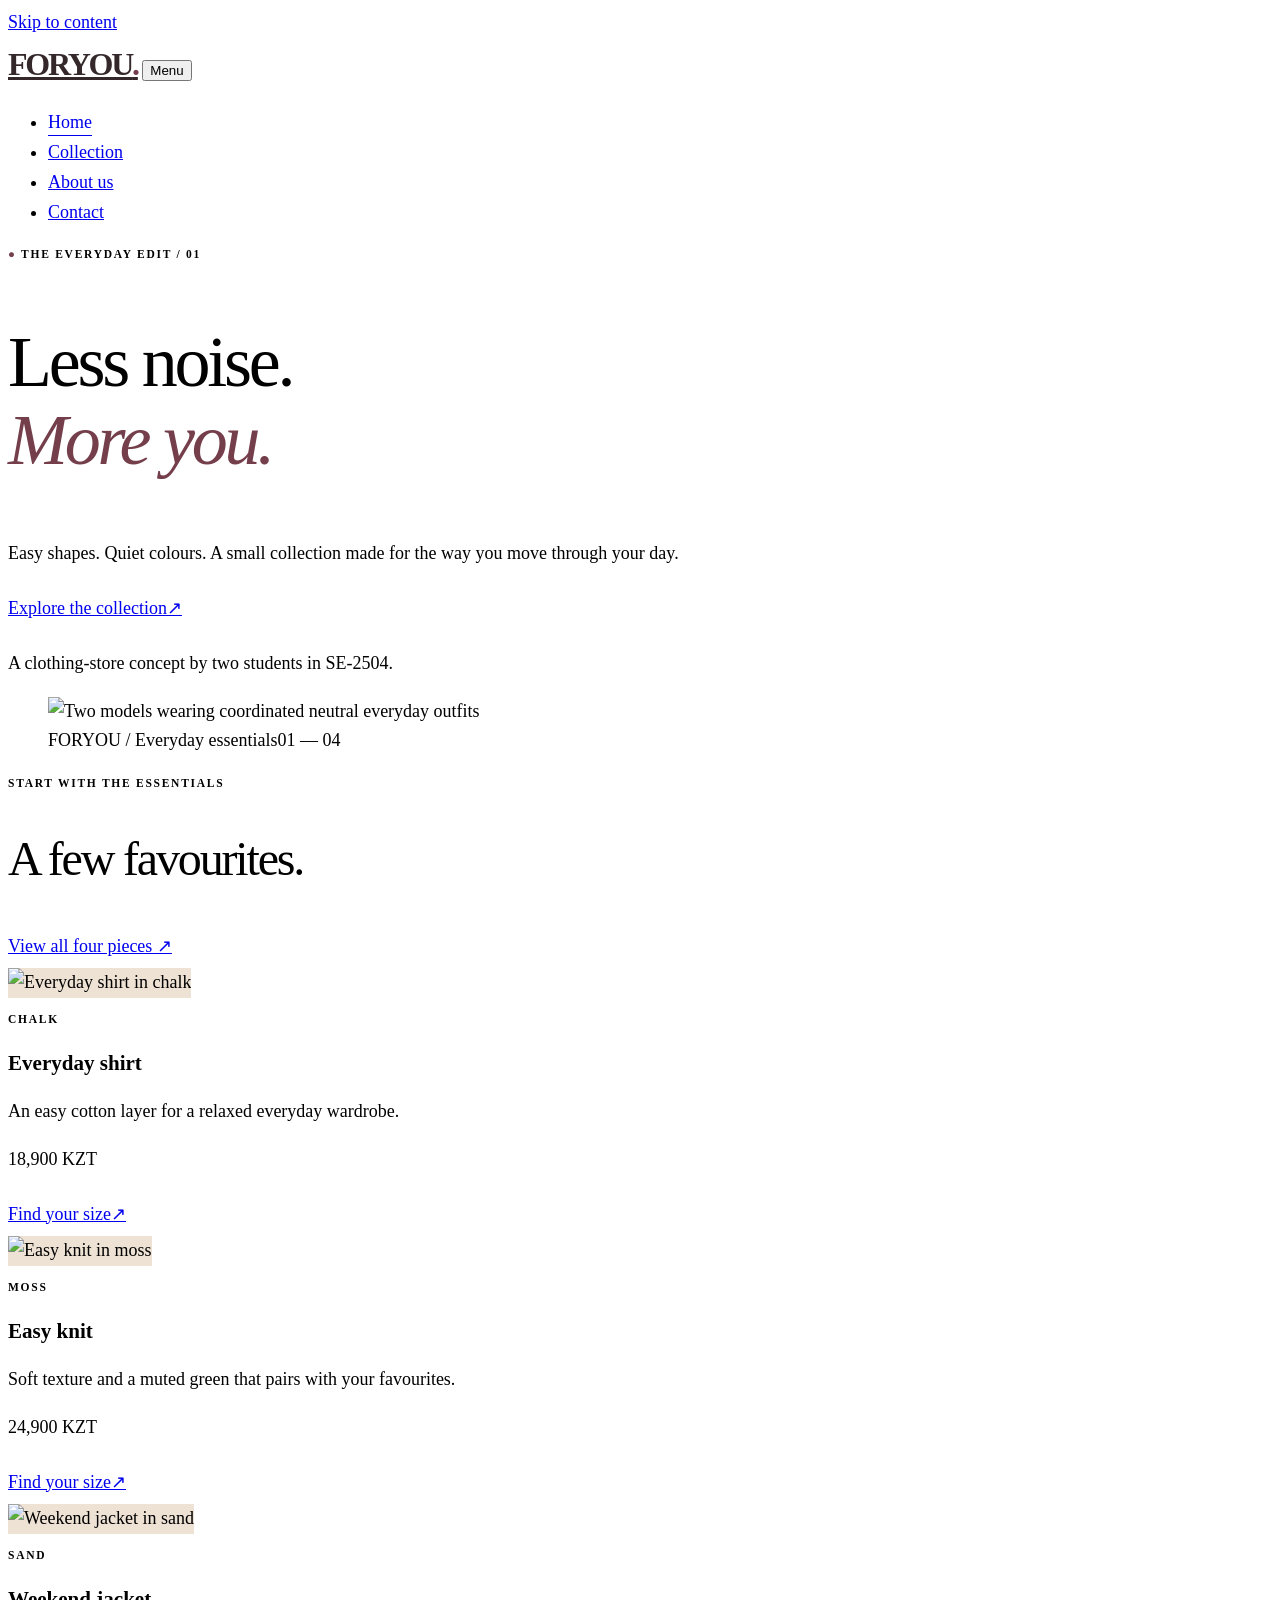
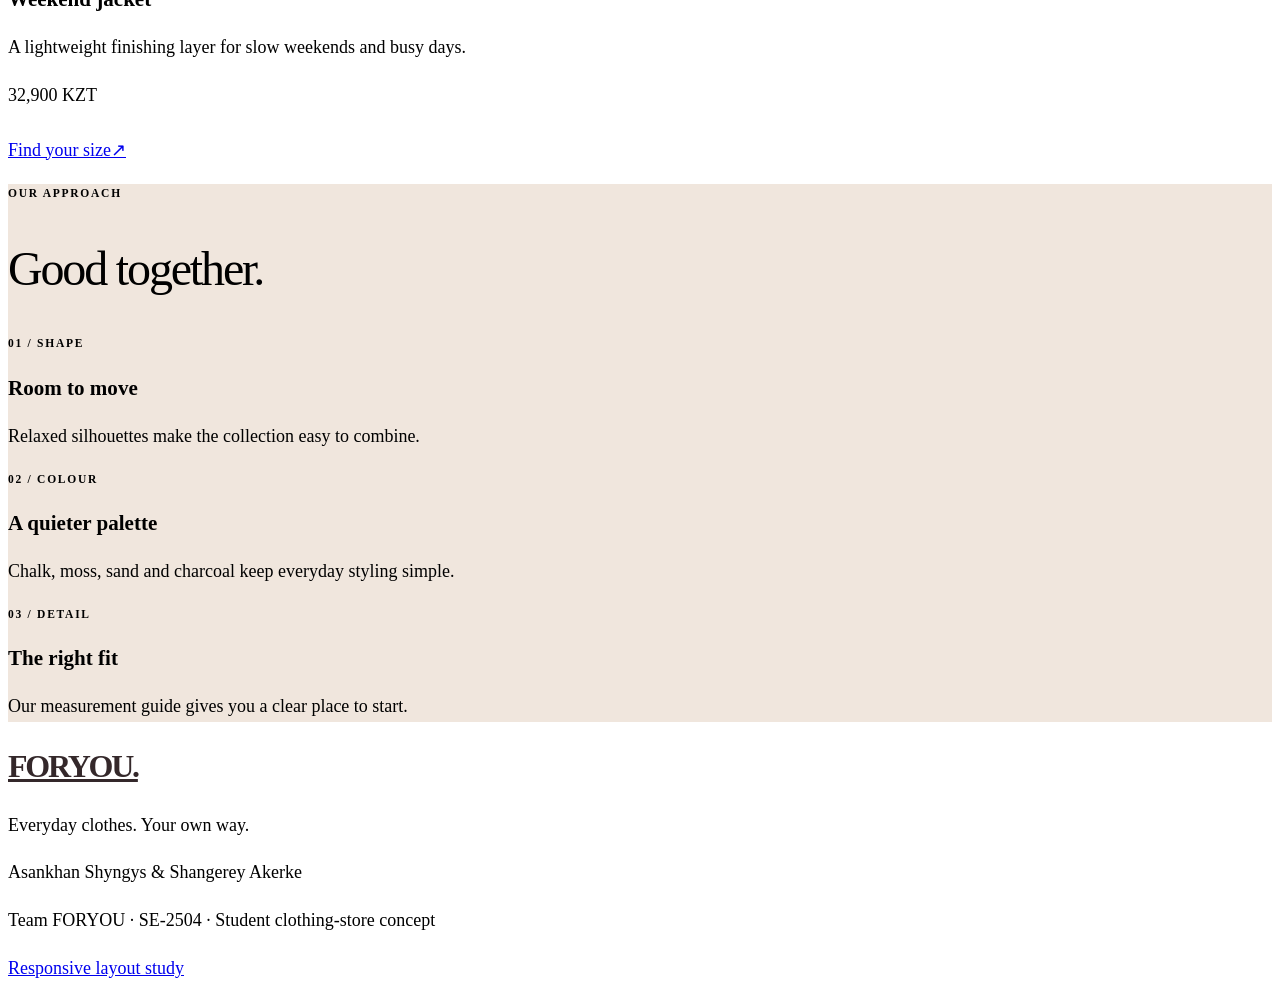
==== commit 7b3f3f81: "commit" ====
--- a/index.html
+++ b/index.html
@@ -1,84 +1,109 @@
-<!DOCTYPE html>
-<html lang="en">
-<head>
-  <!-- Assignment 2 | Page: Asankhan Shyngys | Team: Asankhan Shyngys and Shangerey Akerke -->
-  <meta charset="UTF-8">
-  <meta name="viewport" content="width=device-width, initial-scale=1.0">
-  <title>Home | FORYOU</title>
-  <link rel="stylesheet" href="css/style.css">
-</head>
-<body class="page-layout">
-  <a class="skip-link" href="#main">Skip to content</a>
-  <header id="main-header">
-    <a class="logo" href="index.html">FORYOU</a>
-    <nav aria-label="Main navigation">
-      <a href="index.html" aria-current="page">Home</a>
-      <a href="collection.html">Collection</a>
-      <a href="about.html">About us</a>
-      <a href="contact.html">Contact</a>
-    </nav>
-  </header>
-
-  <!-- Named sidebar area; links jump to sections on this page. -->
-  <aside class="sidebar" aria-label="On this page">
-    <h2>On this page</h2>
-    <ul>
-      <li><a href="#welcome">Welcome</a></li>
-      <li><a href="#favourites">Favourites</a></li>
-    </ul>
-    <p>Everyday clothes,<br>made for you.</p>
-  </aside>
-  <main id="main">
-    <section class="intro" id="welcome">
-      <div>
-        <p class="eyebrow">FORYOU / Everyday essentials</p>
-        <h1>Everyday clothes, made for you.</h1>
-        <p>Welcome to FORYOU. Explore comfortable clothing in easy-to-match colours.</p>
-        <a class="button" href="collection.html">View collection</a>
-      </div>
-      <img src="images/studio.png" alt="Two models wearing neutral everyday outfits" width="800" height="900">
-    </section>
-    <section id="favourites">
-      <div class="section-heading">
-        <h2>A few favourites</h2>
-        <a class="text-link" href="collection.html">Explore the collection &rarr;</a>
-      </div>
-      <p>Student collection concept. Enquiry forms are demonstrations only.</p>
-      <div class="products">
-      <article class="card">
-        <img src="images/shirt.png" alt="Everyday shirt in chalk" width="500" height="500">
-        <h3>Everyday shirt</h3>
-        <p>Soft cotton · Chalk</p>
-        <p class="price">18,900 KZT</p>
-        <form class="card-action" action="contact.html" method="get">
-          <button class="button" type="submit">Ask about this item</button>
-        </form>
-      </article>
-      <article class="card">
-        <img src="images/knit.png" alt="Easy knit in moss" width="500" height="500">
-        <h3>Easy knit</h3>
-        <p>Textured knit · Moss</p>
-        <p class="price">24,900 KZT</p>
-        <form class="card-action" action="contact.html" method="get">
-          <button class="button" type="submit">Ask about this item</button>
-        </form>
-      </article>
-      <article class="card">
-        <img src="images/jacket.png" alt="Model wearing the sand-coloured jacket" width="500" height="500">
-        <h3>Weekend jacket</h3>
-        <p>Lightweight layer · Sand</p>
-        <p class="price">32,900 KZT</p>
-        <form class="card-action" action="contact.html" method="get">
-          <button class="button" type="submit">Ask about this item</button>
-        </form>
-      </article>
-      </div>
-    </section>
-  </main>
-  <footer>
-    <p>FORYOU · Student clothing-store project · SE-2504</p>
-    <p>Asankhan Shyngys &amp; Shangerey Akerke</p>
-  </footer>
-
-</body>
-</html>
+<!DOCTYPE html>
+<html lang="en">
+<head>
+  <meta charset="UTF-8">
+  <meta name="viewport" content="width=device-width, initial-scale=1">
+  <meta name="description" content="FORYOU student clothing-store concept. Everyday essentials, a lookbook and a helpful size guide.">
+  <title>Home | FORYOU</title>
+  <link rel="stylesheet" href="vendor/bootstrap.min.css">
+  <link rel="stylesheet" href="css/site.css">
+</head>
+<body class="d-flex flex-column min-vh-100">
+<!-- Assignment 3. Page owner: Asankhan Shyngys. Bootstrap CSS and official JavaScript bundle. -->
+<a class="visually-hidden-focusable position-absolute bg-white text-dark p-3 skip-link" href="#main">Skip to content</a>
+<header class="border-bottom">
+  <!-- Task 5: Bootstrap navbar with the standard Collapse plugin. -->
+  <nav class="navbar navbar-expand-lg bg-light py-3" aria-label="Main navigation">
+    <div class="container px-3 px-sm-2 px-lg-4">
+      <a class="navbar-brand wordmark m-0" href="index.html">FORYOU<span class="brand-dot">.</span></a>
+      <button class="navbar-toggler border-dark px-3 py-2" type="button"
+              data-bs-toggle="collapse" data-bs-target="#main-navigation"
+              aria-controls="main-navigation" aria-expanded="false" aria-label="Toggle navigation">
+        <span class="navbar-toggler-icon" aria-hidden="true"></span><span class="ms-2 small">Menu</span>
+      </button>
+      <div class="collapse navbar-collapse" id="main-navigation">
+        <ul class="navbar-nav ms-auto"><li class="nav-item"><a class="nav-link px-3 py-2 active fw-semibold" href="index.html" aria-current="page">Home</a></li>
+            <li class="nav-item"><a class="nav-link px-3 py-2" href="collection.html">Collection</a></li>
+            <li class="nav-item"><a class="nav-link px-3 py-2" href="about.html">About us</a></li>
+            <li class="nav-item"><a class="nav-link px-3 py-2" href="contact.html">Contact</a></li></ul>
+      </div>
+    </div>
+  </nav>
+</header>
+<main id="main" class="flex-grow-1">
+  <!-- Task 3: two col-lg-6 columns in a Bootstrap container and row. -->
+  <section class="container px-3 px-sm-2 px-lg-4 py-4 py-lg-5" aria-labelledby="welcome">
+    <div class="row g-4 g-lg-5 align-items-center">
+      <div class="col-12 col-lg-6 py-lg-4">
+        <p class="eyebrow mb-4"><span class="brand-dot" aria-hidden="true">●</span> The everyday edit / 01</p>
+        <h1 id="welcome" class="hero-title mb-4">Less noise.<br><em>More you.</em></h1>
+        <p class="lead text-secondary mb-4">Easy shapes. Quiet colours. A small collection made for the way you move through your day.</p>
+        <a class="btn gap-1 btn-primary btn-lg px-4" href="collection.html">Explore the collection <span class="ms-3" aria-hidden="true">↗</span></a>
+        <p class="small text-secondary mt-4 mb-0">A clothing-store concept by two students in SE-2504.</p>
+      </div>
+      <div class="col-12 col-lg-6">
+        <figure class="m-0"><img class="img-fluid w-100 hero-image" src="images/studio.png" alt="Two models wearing coordinated neutral everyday outfits" width="1536" height="1024"><figcaption class="d-flex justify-content-between small text-secondary mt-2"><span>FORYOU / Everyday essentials</span><span>01 — 04</span></figcaption></figure>
+      </div>
+    </div>
+  </section>
+  <!-- Task 8: genuine Bootstrap card-group, each card has image, title and description. -->
+  <section class="container px-3 px-sm-2 px-lg-4 py-5" aria-labelledby="favourites">
+    <div class="d-flex flex-wrap justify-content-between align-items-end gap-3 mb-4">
+      <div><p class="eyebrow mb-2">Start with the essentials</p><h2 id="favourites" class="mb-0">A few favourites.</h2></div>
+      <a class="btn gap-1 btn-outline-primary" href="collection.html">View all four pieces ↗</a>
+    </div>
+    <div class="card-group gap-4"><article class="card h-100 product-card border-0 rounded-0">
+  <img class="card-img-top rounded-0 product-image" src="images/shirt.png" alt="Everyday shirt in chalk" width="1254" height="1254" loading="lazy">
+  <div class="card-body d-flex flex-column px-0 pt-3 pb-0">
+    <p class="eyebrow text-secondary mb-2">Chalk</p>
+    <h3 class="card-title h4">Everyday shirt</h3>
+    <p class="card-text text-secondary">An easy cotton layer for a relaxed everyday wardrobe.</p>
+    <p class="fw-semibold mb-3">18,900 KZT</p>
+    <a class="btn gap-1 btn-outline-primary align-self-start mt-auto" href="collection.html#size-guide">Find your size <span aria-hidden="true">↗</span></a>
+  </div>
+</article>
+<article class="card h-100 product-card border-0 rounded-0">
+  <img class="card-img-top rounded-0 product-image" src="images/knit.png" alt="Easy knit in moss" width="1254" height="1254" loading="lazy">
+  <div class="card-body d-flex flex-column px-0 pt-3 pb-0">
+    <p class="eyebrow text-secondary mb-2">Moss</p>
+    <h3 class="card-title h4">Easy knit</h3>
+    <p class="card-text text-secondary">Soft texture and a muted green that pairs with your favourites.</p>
+    <p class="fw-semibold mb-3">24,900 KZT</p>
+    <a class="btn gap-1 btn-outline-primary align-self-start mt-auto" href="collection.html#size-guide">Find your size <span aria-hidden="true">↗</span></a>
+  </div>
+</article>
+<article class="card h-100 product-card border-0 rounded-0">
+  <img class="card-img-top rounded-0 product-image" src="images/jacket.png" alt="Weekend jacket in sand" width="1254" height="1254" loading="lazy">
+  <div class="card-body d-flex flex-column px-0 pt-3 pb-0">
+    <p class="eyebrow text-secondary mb-2">Sand</p>
+    <h3 class="card-title h4">Weekend jacket</h3>
+    <p class="card-text text-secondary">A lightweight finishing layer for slow weekends and busy days.</p>
+    <p class="fw-semibold mb-3">32,900 KZT</p>
+    <a class="btn gap-1 btn-outline-primary align-self-start mt-auto" href="collection.html#size-guide">Find your size <span aria-hidden="true">↗</span></a>
+  </div>
+</article></div>
+  </section>
+  <!-- Task 3: three col-lg-4 columns; sm and md respond before lg. -->
+  <section class="bg-soft py-5" aria-labelledby="approach">
+    <div class="container px-3 px-sm-2 px-lg-4">
+      <p class="eyebrow mb-2">Our approach</p><h2 id="approach" class="mb-4">Good together.</h2>
+      <div class="row g-4">
+        <div class="col-12 col-sm-6 col-lg-4"><p class="eyebrow mb-2">01 / Shape</p><h3 class="h4">Room to move</h3><p class="mb-0 text-secondary">Relaxed silhouettes make the collection easy to combine.</p></div>
+        <div class="col-12 col-sm-6 col-lg-4"><p class="eyebrow mb-2">02 / Colour</p><h3 class="h4">A quieter palette</h3><p class="mb-0 text-secondary">Chalk, moss, sand and charcoal keep everyday styling simple.</p></div>
+        <div class="col-12 col-sm-12 col-lg-4"><p class="eyebrow mb-2">03 / Detail</p><h3 class="h4">The right fit</h3><p class="mb-0 text-secondary">Our measurement guide gives you a clear place to start.</p></div>
+      </div>
+    </div>
+  </section></main>
+<footer class="bg-dark text-white mt-auto py-4 py-lg-5">
+  <div class="container px-3 px-sm-2 px-lg-4">
+    <div class="row g-4 align-items-center">
+      <div class="col-12 col-lg-5"><a class="wordmark text-white text-decoration-none" href="index.html">FORYOU.</a><p class="small text-white-50 mb-0 mt-2">Everyday clothes. Your own way.</p></div>
+      <div class="col-12 col-lg-7 text-lg-end"><p class="mb-2">Asankhan Shyngys &amp; Shangerey Akerke</p><p class="small text-white-50 mb-2">Team FORYOU · SE-2504 · Student clothing-store concept</p><a class="link-light small" href="media-queries.html">Responsive layout study</a></div>
+    </div>
+  </div>
+</footer>
+<script src="vendor/bootstrap.bundle.min.js"></script>
+</body>
+</html>
+
+
--- a/css/site.css
+++ b/css/site.css
@@ -0,0 +1,60 @@
+/* Assignment 3: Bootstrap handles layout and all margins/padding.
+   This stylesheet changes only the theme, typography, images and focus styles.
+   The separate media-queries.css page intentionally does not use Bootstrap. */
+:root {
+  --bs-body-bg: #fbf6ee;
+  --bs-body-color: #34282a;
+  --bs-body-font-family: Arial, sans-serif;
+  --bs-primary-rgb: 116, 62, 75;
+  --bs-secondary-rgb: 101, 87, 82;
+  --bs-light-rgb: 251, 246, 238;
+  --bs-dark-rgb: 52, 40, 42;
+  --bs-link-color: #743e4b;
+  --bs-link-hover-color: #542b35;
+}
+body { font-size: 1rem; line-height: 1.65; }
+h1, h2 { font-family: Georgia, serif; font-weight: 400; line-height: 1.08; letter-spacing: -0.045em; }
+h1 { font-size: 2.75rem; }
+h2 { font-size: 2rem; }
+h3 { line-height: 1.25; }
+h1 em { color: #743e4b; }
+.wordmark { font-size: 2rem; font-weight: 800; letter-spacing: -0.07em; color: #34282a; }
+.brand-dot { color: #743e4b; }
+.eyebrow { font-size: .72rem; font-weight: 700; letter-spacing: .15em; text-transform: uppercase; }
+.bg-soft { background-color: #f0e6dd; }
+.btn-primary { --bs-btn-bg: #743e4b; --bs-btn-border-color: #743e4b; --bs-btn-hover-bg: #542b35; --bs-btn-hover-border-color: #542b35; --bs-btn-active-bg: #542b35; --bs-btn-active-border-color: #542b35; --bs-btn-disabled-bg: #743e4b; --bs-btn-disabled-border-color: #743e4b; --bs-btn-focus-shadow-rgb: 116,62,75; }
+.btn-outline-primary { --bs-btn-color: #743e4b; --bs-btn-border-color: #743e4b; --bs-btn-hover-bg: #743e4b; --bs-btn-hover-border-color: #743e4b; --bs-btn-active-bg: #743e4b; --bs-btn-active-border-color: #743e4b; --bs-btn-focus-shadow-rgb: 116,62,75; }
+.btn-secondary { --bs-btn-bg: #655752; --bs-btn-border-color: #655752; }
+.btn, .nav-link, summary { min-height: 44px; }
+.btn { display: inline-flex; align-items: center; justify-content: center; border-radius: 0; }
+.navbar { --bs-navbar-active-color: #743e4b; --bs-navbar-hover-color: #743e4b; --bs-navbar-color: #34282a; }
+.nav-link.active { text-decoration: underline; text-underline-offset: 7px; }
+.skip-link { z-index: 100; }
+.hero-image { height: 380px; object-fit: cover; object-position: center; }
+.story-image { height: 380px; object-fit: cover; }
+.contact-image { max-height: 360px; object-fit: cover; }
+.product-image { width: 100%; height: auto; aspect-ratio: 1; object-fit: contain; background: #eee2d4; }
+.product-card { background: transparent; transition: transform .2s ease; }
+.product-card:hover, .product-card:focus-within { transform: translateY(-4px); }
+.form-control:focus, .form-select:focus, .form-check-input:focus { border-color: #743e4b; box-shadow: 0 0 0 .2rem #743e4b40; }
+.form-check-input:checked { background-color: #743e4b; border-color: #743e4b; }
+:focus-visible { outline: 3px solid #743e4b; outline-offset: 4px; }
+.carousel-indicators [data-bs-target] { min-height: 44px; background-clip: content-box; }
+.lookbook-image { height: 300px; object-fit: cover; }
+@media (min-width: 768px) {
+  body { font-size: 1.0625rem; }
+  h1 { font-size: 3.5rem; }
+  h2 { font-size: 2.5rem; }
+  .lookbook-image { height: 460px; }
+}
+@media (min-width: 992px) {
+  body { font-size: 1.125rem; }
+  h1 { font-size: 4.5rem; }
+  h2 { font-size: 3rem; }
+  .hero-image, .story-image { height: 540px; }
+}
+@media (prefers-reduced-motion: reduce) {
+  .product-card { transition: none; }
+  .product-card:hover, .product-card:focus-within { transform: none; }
+}
+
